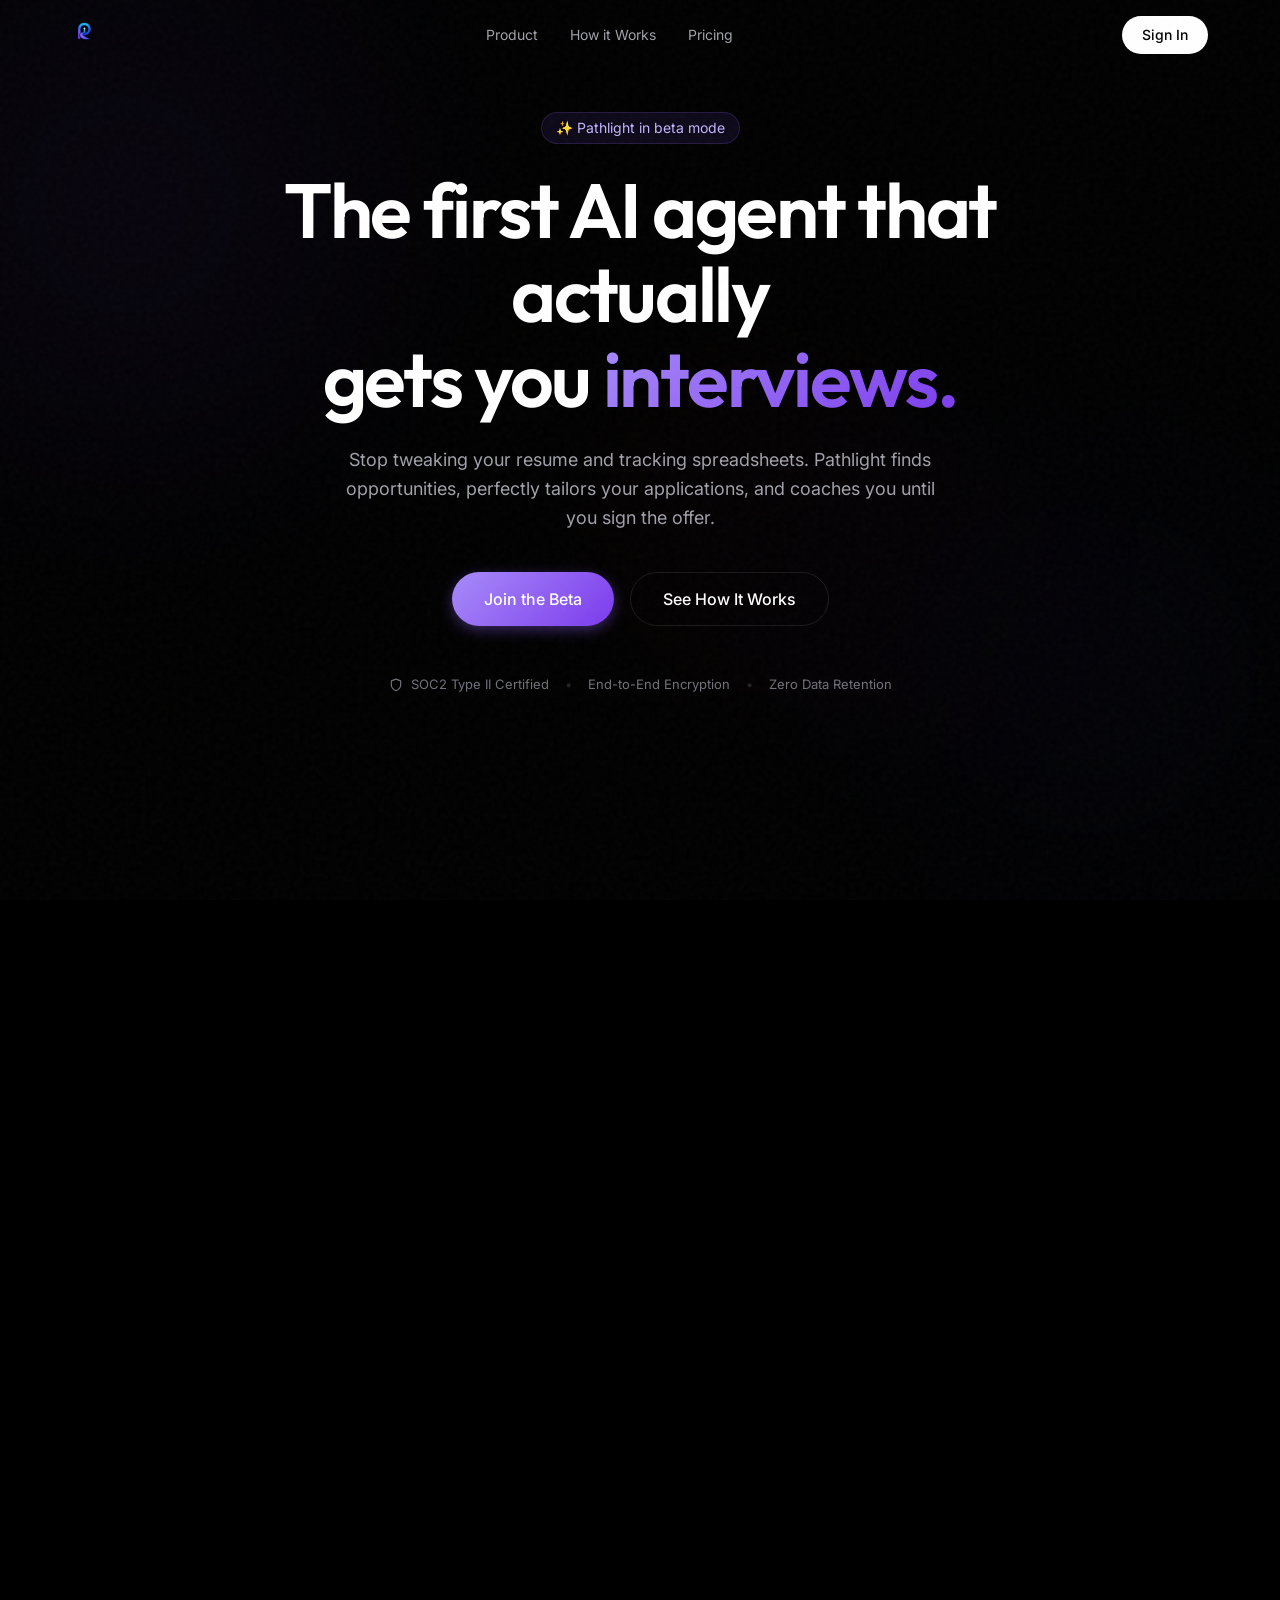
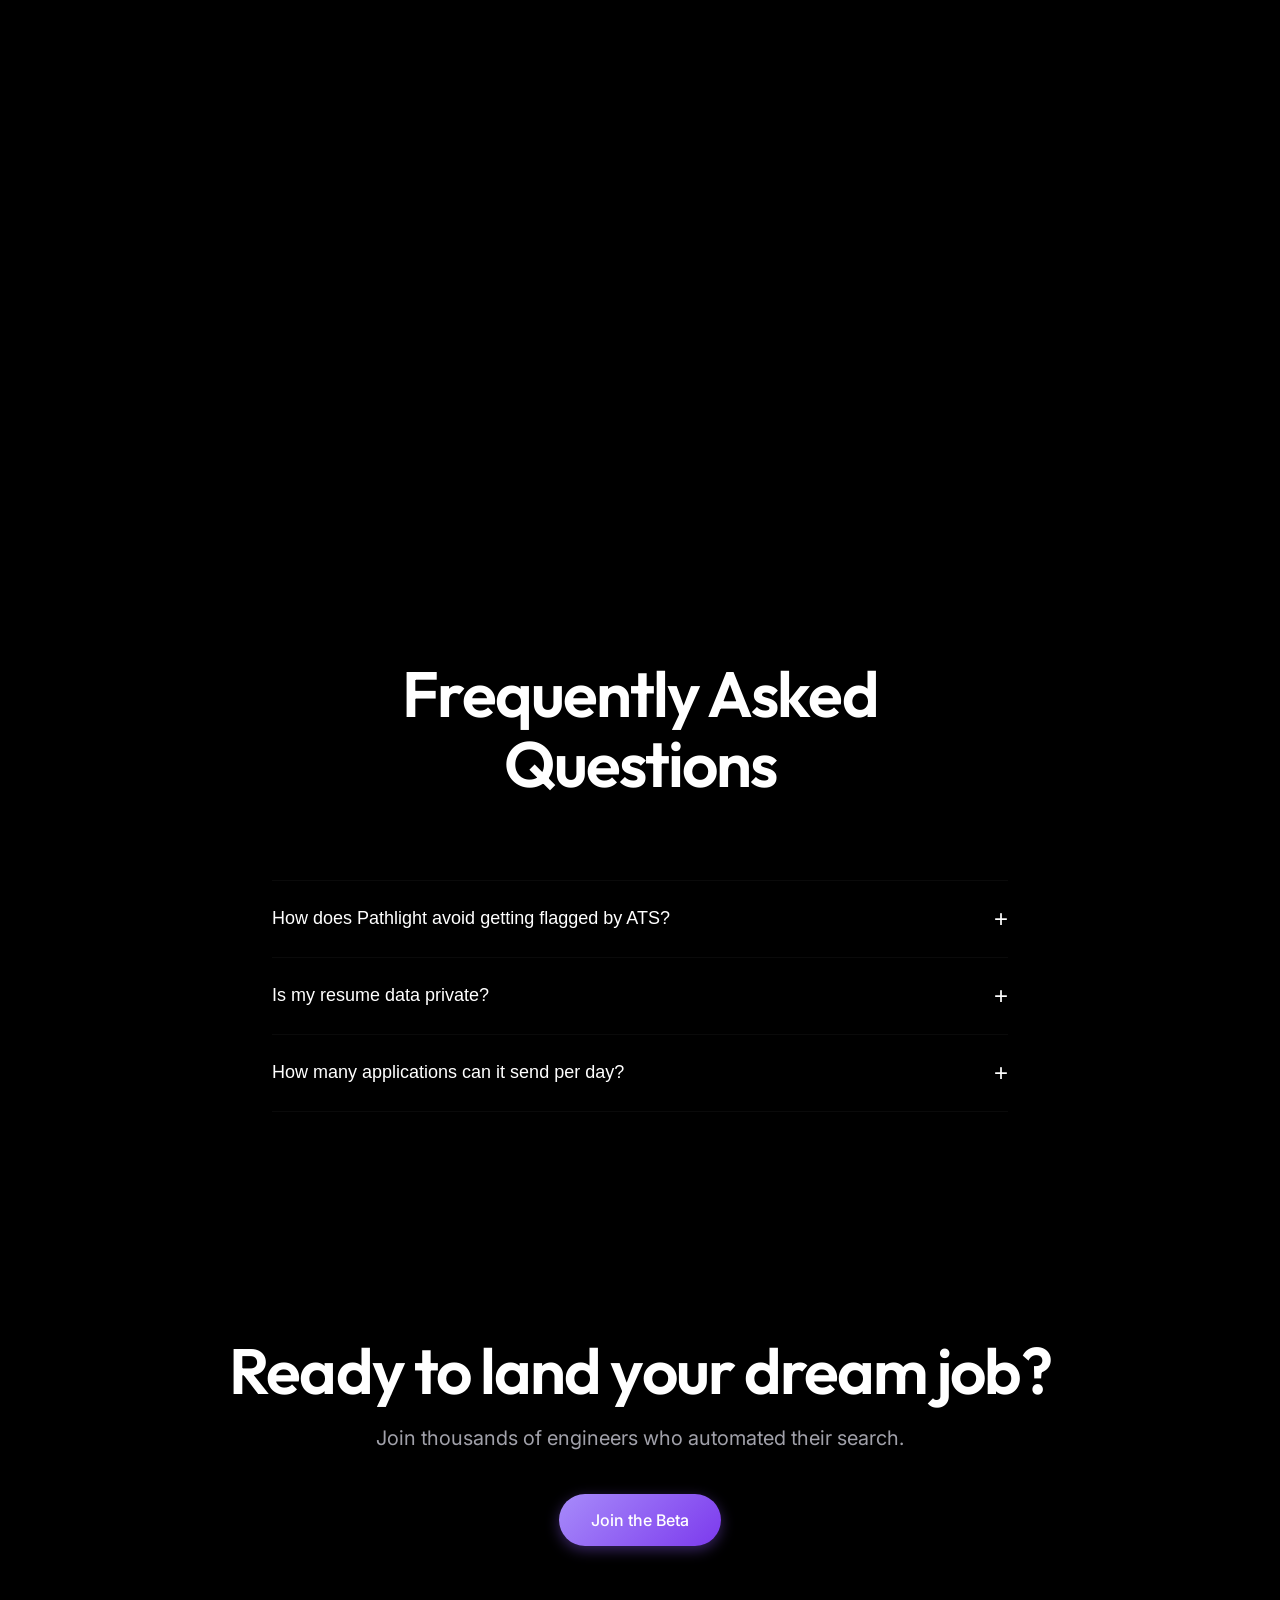
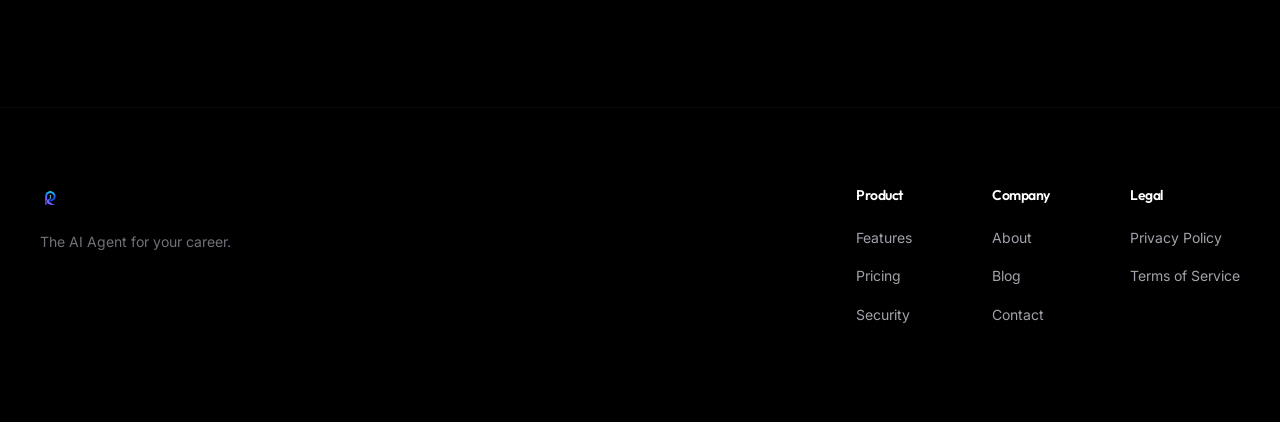
==== public/index.html @ efd8c366 "v1.0.0: Initial commit of Pathlight ATS Engine" ====
<!DOCTYPE html>
<html lang="en" class="dark">
<head>
    <meta charset="UTF-8">
    <meta name="viewport" content="width=device-width, initial-scale=1.0">
    <title>Pathlight | The AI Agent That Gets You Interviews</title>
    <meta name="description" content="Stop tweaking your resume. Pathlight automates your job search, tailors applications, and books interviews for you.">
    
    <!-- Premium Fonts: Inter for UI, Outfit for Display -->
    <link rel="preconnect" href="https://fonts.googleapis.com">
    <link rel="preconnect" href="https://fonts.gstatic.com" crossorigin>
    <link href="https://fonts.googleapis.com/css2?family=Inter:wght@400;500;600&family=Outfit:wght@400;500;600;700&display=swap" rel="stylesheet">
    
    <link rel="stylesheet" href="style.css">
</head>
<body class="dark-theme">
    <!-- Cinematic Noise Overlay -->
    <div class="noise-overlay"></div>

    <!-- Ambient Living Background -->
    <div class="ambient-bg">
        <div class="ambient-glow glow-1"></div>
        <div class="ambient-glow glow-2"></div>
        <div class="ambient-glow glow-3"></div>
    </div>

    <!-- Dynamic Navbar -->
    <nav class="navbar" id="navbar">
        <div class="nav-container">
            <a href="/" class="brand">
                <img src="pathlight_logo.png" alt="Pathlight Logo" class="brand-logo">
            </a>
            <div class="nav-links">
                <a href="#features">Product</a>
                <a href="#workflow">How it Works</a>
                <a href="#pricing">Pricing</a>
            </div>
            <a href="signin.html" class="btn btn-primary btn-sm btn-shimmer" aria-label="Sign In">Sign In</a>
        </div>
    </nav>

    <main>
        <!-- Hero Section -->
        <section class="hero" id="hero">
            <div class="hero-content" data-parallax>
                <div class="badge badge-glow observe-fade">✨ Pathlight in beta mode</div>
                <h1 class="hero-title observe-fade delay-1">The first AI agent that actually<br>gets you <span class="text-gradient">interviews.</span></h1>
                <p class="hero-subtitle observe-fade delay-2">Stop tweaking your resume and tracking spreadsheets. Pathlight finds opportunities, perfectly tailors your applications, and coaches you until you sign the offer.</p>
                <div class="hero-ctas observe-fade delay-3">
                    <button class="btn btn-primary btn-lg glow-btn btn-shimmer">Join the Beta</button>
                    <button class="btn btn-secondary btn-lg">See How It Works</button>
                </div>
            </div>
            
            <!-- Security Banner -->
            <div class="security-banner observe-fade delay-3">
                <span><svg width="14" height="14" viewBox="0 0 24 24" fill="none" stroke="currentColor" stroke-width="2" stroke-linecap="round" stroke-linejoin="round"><path d="M12 22s8-4 8-10V5l-8-3-8 3v7c0 6 8 10 8 10z"></path></svg> SOC2 Type II Certified</span>
                <span class="dot-separator">•</span>
                <span>End-to-End Encryption</span>
                <span class="dot-separator">•</span>
                <span>Zero Data Retention</span>
            </div>

            <!-- Trust Metrics -->
            <div class="trust-metrics observe-fade delay-4">
                <div class="metric-item">
                    <span class="metric-value">84%</span>
                    <span class="metric-label">Offer Rate for Active Users</span>
                </div>
                <div class="metric-item">
                    <span class="metric-value">14 min</span>
                    <span class="metric-label">Avg. Time to First Automation</span>
                </div>
                <div class="metric-item">
                    <span class="metric-value">4,200+</span>
                    <span class="metric-label">Interviews Scheduled This Month</span>
                </div>
            </div>
            
            <!-- ATS Integrations Marquee -->
            <div class="integration-marquee observe-fade delay-4">
                <p class="integration-label">Seamlessly tracks applications across</p>
                <div class="marquee-track">
                    <span>Workday</span>
                    <span>Greenhouse</span>
                    <span>Lever</span>
                    <span>Ashby</span>
                    <span>BambooHR</span>
                    <span>Workday</span>
                    <span>Greenhouse</span>
                    <span>Lever</span>
                    <span>Ashby</span>
                    <span>BambooHR</span>
                </div>
            </div>
        </section>

        <!-- Product Bento Grid -->
        <section id="features" class="bento-section">
            <div class="section-header">
                <h2 data-split-text>Everything you need. Nothing you don't.</h2>
                <p class="observe-fade delay-1">A completely autonomous system designed to maximize your conversion from application to offer.</p>
            </div>
            
            <div class="bento-grid perspective-grid">
                <!-- Bento 1: Resume Tailoring -->
                <div class="bento-card col-span-2 observe-fade" data-tilt>
                    <div class="card-glow"></div>
                    <div class="card-border"></div>
                    <div class="card-content">
                        <h3>Hyper-Tailored Applications</h3>
                        <p>Our AI rewrites your resume for every single application to perfectly match the job description, beating ATS systems instantly.</p>
                    </div>
                    <div class="visualizer-container">
                        <div class="resume-visualizer" id="resumeVisualizer">
                            <div class="ats-score-container">
                                <div class="ats-ring" id="atsRing"></div>
                                <div class="ats-text">
                                    <span id="atsNumber">45</span>%
                                    <div class="ats-label">ATS Match</div>
                                </div>
                            </div>
                            <div class="resume-lines" id="resumeLines"></div>
                        </div>
                    </div>
                </div>

                <!-- Bento 2: Automated Sourcing (Email) -->
                <div class="bento-card col-span-1 observe-fade delay-1" data-tilt>
                    <div class="card-glow"></div>
                    <div class="card-border"></div>
                    <div class="card-content">
                        <h3>Inbox Zero for Job Hunts</h3>
                        <p>We source roles and ping recruiters on your behalf. You just wake up to interview invites.</p>
                    </div>
                    <div class="visualizer-container align-start">
                        <div class="email-visualizer" id="emailVisualizer">
                            <div class="email-list" id="emailList"></div>
                            <div class="typing-indicator hidden" id="emailTyping">
                                <span></span><span></span><span></span>
                            </div>
                        </div>
                    </div>
                </div>

                <!-- Bento 3: Interview Prep (Mentor) -->
                <div class="bento-card col-span-3 observe-fade" data-tilt>
                    <div class="card-glow"></div>
                    <div class="card-border"></div>
                    <div class="card-content row-content">
                        <div class="text-block">
                            <h3>Ace Every Technical Round</h3>
                            <p>Practice with an AI agent that knows the specific company's interview style. Get real-time feedback on your answers.</p>
                        </div>
                        <div class="visualizer-container wide-vis">
                            <div class="mentor-visualizer" id="mentorVisualizer"></div>
                        </div>
                    </div>
                </div>
            </div>
        </section>

        <!-- FAQ Section -->
        <section class="faq-section observe-fade">
            <div class="section-header">
                <h2>Frequently Asked Questions</h2>
            </div>
            <div class="faq-list">
                <div class="faq-item">
                    <button class="faq-question">How does Pathlight avoid getting flagged by ATS? <span class="faq-icon">+</span></button>
                    <div class="faq-answer"><div class="faq-answer-inner">Pathlight doesn't use generic keyword stuffing. Our models rewrite your experience contextually to match the exact requirements of the job description, making it read naturally to human recruiters while hitting every parsing requirement for Greenhouse and Lever.</div></div>
                </div>
                <div class="faq-item">
                    <button class="faq-question">Is my resume data private? <span class="faq-icon">+</span></button>
                    <div class="faq-answer"><div class="faq-answer-inner">Yes. We are SOC2 Type II certified. Your data is never used to train foundational models, and we employ end-to-end encryption for all stored documents.</div></div>
                </div>
                <div class="faq-item">
                    <button class="faq-question">How many applications can it send per day? <span class="faq-icon">+</span></button>
                    <div class="faq-answer"><div class="faq-answer-inner">In Beta, we limit autonomous applications to 25 highly curated roles per day to maintain absolute quality and ensure high conversion rates over sheer volume.</div></div>
                </div>
            </div>
        </section>

        <!-- Final CTA -->
        <section class="final-cta observe-fade">
            <h2>Ready to land your dream job?</h2>
            <p>Join thousands of engineers who automated their search.</p>
            <button class="btn btn-primary btn-lg glow-btn btn-shimmer">Join the Beta</button>
        </section>
    </main>

    <footer>
        <div class="footer-content">
            <div class="footer-brand">
                <img src="pathlight_logo.png" alt="Pathlight" class="footer-logo">
                <p>The AI Agent for your career.</p>
            </div>
            <div class="footer-links">
                <div class="link-column">
                    <h4>Product</h4>
                    <a href="#">Features</a>
                    <a href="#">Pricing</a>
                    <a href="#">Security</a>
                </div>
                <div class="link-column">
                    <h4>Company</h4>
                    <a href="#">About</a>
                    <a href="#">Blog</a>
                    <a href="#">Contact</a>
                </div>
                <div class="link-column">
                    <h4>Legal</h4>
                    <a href="#">Privacy Policy</a>
                    <a href="#">Terms of Service</a>
                </div>
            </div>
        </div>
    </footer>

    <script src="script.js"></script>
</body>
</html>
---- public/style.css ----
/* 
 * Pathlight 2.0 Motion Design System
 * Final 5% Micro-Polish Edition
 */

 :root {
    /* Colors - Deep Dark Theme */
    --bg-base: #000000;
    --bg-surface: #0a0a0b;
    --bg-surface-hover: #121214;
    
    --text-primary: #ffffff;
    --text-secondary: #a1a1aa;
    --text-tertiary: #71717a;
    
    --accent-primary: #8b5cf6;
    --accent-glow: rgba(139, 92, 246, 0.4);
    --accent-gradient: linear-gradient(135deg, #a78bfa 0%, #7c3aed 100%);
    
    /* Ultra-subtle border for premium optical alignment */
    --border-subtle: rgba(255, 255, 255, 0.04);
    --border-glow: rgba(139, 92, 246, 0.2);
    
    --glass-bg: rgba(10, 10, 11, 0.6);
    --glass-blur: 16px;
    
    /* Typography */
    --font-ui: 'Inter', system-ui, -apple-system, sans-serif;
    --font-display: 'Outfit', system-ui, -apple-system, sans-serif;
    
    /* Apple-Level Easing Curves */
    --ease-apple: cubic-bezier(0.25, 1, 0.5, 1);
    --ease-spring: cubic-bezier(0.16, 1, 0.3, 1);
    --ease-out: cubic-bezier(0.33, 1, 0.68, 1);
    --ease-elastic: cubic-bezier(0.175, 0.885, 0.32, 1.1);

    /* Strict 8pt Spacing Scale */
    --space-1: 0.25rem;  /* 4px */
    --space-2: 0.5rem;   /* 8px */
    --space-3: 0.75rem;  /* 12px */
    --space-4: 1rem;     /* 16px */
    --space-5: 1.25rem;  /* 20px */
    --space-6: 1.5rem;   /* 24px */
    --space-8: 2rem;     /* 32px */
    --space-10: 2.5rem;  /* 40px */
    --space-12: 3rem;    /* 48px */
    --space-16: 4rem;    /* 64px */
    --space-24: 6rem;    /* 96px */

    /* Border Radii */
    --radius-sm: 8px;
    --radius-md: 12px;
    --radius-card: 24px; /* Squircle-like for premium feel */
    --radius-pill: 9999px;
}

/* Reset & Base */
* { margin: 0; padding: 0; box-sizing: border-box; }
html { scroll-behavior: smooth; font-size: 16px; }

body.dark-theme {
    background-color: var(--bg-base);
    color: var(--text-primary);
    font-family: var(--font-ui);
    line-height: 1.6;
    -webkit-font-smoothing: antialiased;
    -moz-osx-font-smoothing: grayscale;
    overflow-x: hidden;
}

/* Cinematic Noise Overlay */
.noise-overlay {
    position: fixed;
    top: 0; left: 0; right: 0; bottom: 0;
    pointer-events: none;
    z-index: 9999;
    opacity: 0.03;
    background-image: url("data:image/svg+xml,%3Csvg viewBox='0 0 200 200' xmlns='http://www.w3.org/2000/svg'%3E%3Cfilter id='noiseFilter'%3E%3CfeTurbulence type='fractalNoise' baseFrequency='0.85' numOctaves='3' stitchTiles='stitch'/%3E%3C/filter%3E%3Crect width='100%25' height='100%25' filter='url(%23noiseFilter)'/%3E%3C/svg%3E");
}

/* Typography */
h1, h2, h3, h4, h5, h6 { font-family: var(--font-display); line-height: 1.1; letter-spacing: -0.03em; font-weight: 600; }
.text-gradient {
    background: var(--accent-gradient);
    -webkit-background-clip: text;
    -webkit-text-fill-color: transparent;
    background-clip: text;
}

/* Word Splitter for Text Reveal */
.word-span {
    display: inline-block;
    opacity: 0;
    filter: blur(12px);
    transform: translateY(10px) scale(0.95);
    transition: all 0.8s var(--ease-apple);
    will-change: transform, opacity, filter;
}
.word-span.revealed {
    opacity: 1; filter: blur(0); transform: translateY(0) scale(1);
}

/* Ambient Living Background */
.ambient-bg {
    position: fixed; top: 0; left: 0; right: 0; bottom: 0;
    z-index: -1; overflow: hidden; pointer-events: none; opacity: 0.6;
}
.ambient-glow { position: absolute; border-radius: 50%; filter: blur(120px); will-change: transform; }
.glow-1 {
    width: 60vw; height: 60vw; background: radial-gradient(circle, rgba(139,92,246,0.15) 0%, transparent 70%);
    top: -20%; left: -20%; animation: float 25s ease-in-out infinite alternate;
}
.glow-2 {
    width: 50vw; height: 50vw; background: radial-gradient(circle, rgba(99,102,241,0.1) 0%, transparent 70%);
    bottom: -10%; right: -10%; animation: float 30s ease-in-out infinite alternate-reverse;
}
.glow-3 {
    width: 40vw; height: 40vw; background: radial-gradient(circle, rgba(236,72,153,0.08) 0%, transparent 70%);
    top: 30%; left: 40%; animation: float 20s ease-in-out infinite alternate;
}
@keyframes float {
    0% { transform: translate(0, 0) scale(1); }
    100% { transform: translate(10%, 10%) scale(1.1); }
}

/* Dynamic Navbar */
.navbar {
    position: fixed; top: 0; left: 0; right: 0; z-index: 100;
    padding: 1rem 0; transition: all 0.5s var(--ease-apple);
    background: transparent; border-bottom: 1px solid transparent;
}
.navbar.scrolled {
    padding: 0.75rem 0; background: var(--glass-bg);
    backdrop-filter: blur(var(--glass-blur)); -webkit-backdrop-filter: blur(var(--glass-blur));
    border-bottom: 1px solid var(--border-subtle);
    box-shadow: 0 10px 30px rgba(0,0,0,0.5);
}
.nav-container {
    max-width: 1200px; margin: 0 auto; padding: 0 2rem;
    display: flex; justify-content: space-between; align-items: center;
}
.brand-logo { height: 24px; transition: transform 0.3s var(--ease-spring); }
.brand:hover .brand-logo { transform: scale(1.05); }
.nav-links { display: none; }
@media (min-width: 768px) { .nav-links { display: flex; gap: 2rem; } }
.nav-links a {
    color: var(--text-secondary); text-decoration: none; font-size: 0.875rem;
    transition: color 0.3s var(--ease-apple);
}
.nav-links a:hover { color: var(--text-primary); }

/* Buttons & Shimmer Effect */
.btn {
    display: inline-flex; align-items: center; justify-content: center;
    font-family: var(--font-ui); font-weight: 500;
    border-radius: 999px; cursor: pointer;
    transition: all 0.4s var(--ease-apple); border: none; text-decoration: none;
    will-change: transform, box-shadow; position: relative; overflow: hidden;
}
.btn:active { transform: scale(0.96) !important; }
.btn-primary { background: var(--text-primary); color: var(--bg-base); }
.btn-primary:hover { transform: translateY(-2px); box-shadow: 0 8px 24px rgba(255,255,255,0.15); }
.btn-secondary { background: transparent; color: var(--text-primary); border: 1px solid rgba(255,255,255,0.1); }
.btn-secondary:hover { background: rgba(255,255,255,0.05); border-color: rgba(255,255,255,0.2); transform: translateY(-2px); }
.glow-btn { background: var(--accent-gradient); color: white; box-shadow: 0 4px 14px var(--accent-glow); }
.glow-btn:hover { box-shadow: 0 8px 30px var(--accent-glow); filter: brightness(1.1); }

.btn-sm { padding: 0.5rem 1.25rem; font-size: 0.875rem; }
.btn-lg { padding: 1rem 2rem; font-size: 1rem; }

/* Continuous Light Sweep Animation */
.btn-shimmer::after {
    content: ''; position: absolute; top: 0; left: -100%; width: 50%; height: 100%;
    background: linear-gradient(90deg, transparent, rgba(255,255,255,0.2), transparent);
    transform: skewX(-20deg); animation: shimmer 3s infinite var(--ease-spring);
}
@keyframes shimmer { 0% { left: -100%; } 20% { left: 200%; } 100% { left: 200%; } }

/* Hero Section */
.hero {
    padding: 7rem 2rem 4rem; text-align: center; max-width: 900px; margin: 0 auto;
    perspective: 1000px;
}
.hero-content { transform-style: preserve-3d; will-change: transform, opacity; }
.badge {
    display: inline-block; padding: 0.25rem 0.875rem; border-radius: 999px; font-size: 0.875rem;
    background: rgba(139, 92, 246, 0.1); color: #c4b5fd; border: 1px solid rgba(139, 92, 246, 0.2);
    margin-bottom: 1.5rem; transition: all 0.3s var(--ease-spring);
}
.badge:hover { transform: translateY(-2px); background: rgba(139, 92, 246, 0.2); }
.hero-title { font-size: clamp(3rem, 6vw, 5rem); margin-bottom: 1.5rem; }
.hero-subtitle { font-size: 1.125rem; color: var(--text-secondary); max-width: 600px; margin: 0 auto 2.5rem; }
.hero-ctas { display: flex; gap: 1rem; justify-content: center; }

/* Trust Signals: Security Banner & Marquee */
.security-banner {
    display: flex; align-items: center; justify-content: center; gap: 1rem;
    margin-top: 3rem; font-size: 0.8125rem; color: var(--text-tertiary);
}
.security-banner svg { margin-right: 0.25rem; vertical-align: middle; }
.dot-separator { opacity: 0.3; }

.trust-metrics { margin-top: 3rem; display: flex; justify-content: center; gap: 4rem; flex-wrap: wrap; }
.metric-item { display: flex; flex-direction: column; align-items: center; gap: 0.5rem; }
.metric-value {
    font-family: var(--font-display); font-size: 2.5rem; font-weight: 700;
    color: var(--text-primary); background: var(--accent-gradient);
    -webkit-background-clip: text; -webkit-text-fill-color: transparent; background-clip: text;
}
.metric-label { font-size: 0.875rem; text-transform: uppercase; letter-spacing: 0.05em; color: var(--text-tertiary); }

.integration-marquee { margin-top: 5rem; }
.integration-label { font-size: 0.75rem; text-transform: uppercase; letter-spacing: 0.1em; color: var(--text-tertiary); margin-bottom: 1rem; }
.marquee-track {
    display: flex; width: fit-content; gap: 4rem; animation: marquee 40s linear infinite;
    mask-image: linear-gradient(to right, transparent, black 15%, black 85%, transparent);
    -webkit-mask-image: linear-gradient(to right, transparent, black 15%, black 85%, transparent);
}
.marquee-track span {
    font-family: var(--font-display); font-size: 1.25rem; font-weight: 600;
    color: var(--text-tertiary); opacity: 0.4; transition: opacity 0.3s;
}
.marquee-track span:hover { opacity: 1; color: var(--text-secondary); }
@keyframes marquee { 0% { transform: translateX(0); } 100% { transform: translateX(-50%); } }

/* Bento Grid */
.bento-section { padding: 8rem 2rem; max-width: 1200px; margin: 0 auto; }
.section-header { text-align: center; margin-bottom: 5rem; }
.section-header h2 { font-size: clamp(2.5rem, 5vw, 4rem); margin-bottom: 1rem; }
.section-header p { color: var(--text-secondary); font-size: 1.25rem; }

.perspective-grid { perspective: 1200px; }
.bento-grid { display: grid; grid-template-columns: 1fr; gap: 1.5rem; }
@media (min-width: 1024px) { .bento-grid { grid-template-columns: repeat(3, 1fr); } }

/* 3D Premium Cards */
.bento-card {
    background: rgba(255, 255, 255, 0.02); backdrop-filter: blur(20px);
    border-radius: 32px; overflow: hidden; display: flex; flex-direction: column;
    position: relative; transform-style: preserve-3d;
    transition: box-shadow 0.4s ease; will-change: transform;
}
/* Optical border trick for perfection */
.card-border {
    position: absolute; inset: 0; border: 1px solid var(--border-subtle);
    border-radius: inherit; pointer-events: none; z-index: 10; transition: border-color 0.4s ease;
}
.bento-card:hover .card-border { border-color: rgba(255, 255, 255, 0.12); }
.bento-card:hover { box-shadow: 0 30px 60px rgba(0,0,0,0.6); }

/* Mouse tracking glow */
.card-glow {
    position: absolute; width: 500px; height: 500px;
    background: radial-gradient(circle, rgba(255,255,255,0.04) 0%, transparent 60%);
    border-radius: 50%; pointer-events: none; opacity: 0; transition: opacity 0.3s;
    transform: translate(-50%, -50%); z-index: 0; mix-blend-mode: overlay;
}
.bento-card:hover .card-glow { opacity: 1; }

.bento-card.col-span-2 { grid-column: span 1; }
.bento-card.col-span-3 { grid-column: span 1; }
@media (min-width: 1024px) { .bento-card.col-span-2 { grid-column: span 2; } .bento-card.col-span-3 { grid-column: span 3; } }

.card-content { padding: 3rem 3rem 0; z-index: 2; position: relative; transform: translateZ(20px); }
.card-content h3 { font-size: 1.75rem; margin-bottom: 0.75rem; }
.card-content p { color: var(--text-secondary); font-size: 1rem; }
.row-content { display: flex; flex-direction: column; padding: 3rem; }
@media (min-width: 768px) {
    .row-content { flex-direction: row; align-items: center; gap: 3rem; }
    .row-content .text-block { flex: 1; padding-bottom: 0; }
}

.visualizer-container {
    flex-grow: 1; display: flex; align-items: flex-end; justify-content: center;
    padding: 3rem; overflow: hidden; z-index: 2; position: relative;
    transform: translateZ(40px); /* Enhanced depth */
}
.visualizer-container.align-start { align-items: flex-start; }

/* Advanced Live Visualizers */
.visualizer-box {
    background: rgba(0,0,0,0.6); border: 1px solid var(--border-subtle);
    border-radius: 16px; /* Strict optical radii calc */
    padding: 1.5rem; width: 100%; box-shadow: 0 20px 40px rgba(0,0,0,0.4);
}

/* Resume: ATS Ring */
.resume-visualizer { display: flex; gap: 2rem; align-items: center; }
.ats-score-container { position: relative; width: 80px; height: 80px; display: flex; align-items: center; justify-content: center; }
.ats-ring {
    position: absolute; inset: 0; border-radius: 50%;
    border: 4px solid var(--bg-surface-hover);
    border-top-color: var(--accent-primary);
    border-right-color: var(--accent-primary);
    transform: rotate(-45deg); transition: transform 2s var(--ease-apple);
}
.ats-text { text-align: center; font-weight: 700; font-size: 1.25rem; font-family: var(--font-display); }
.ats-label { font-size: 0.6rem; color: var(--text-tertiary); text-transform: uppercase; font-family: var(--font-ui); font-weight: 500; }
.resume-lines { flex: 1; }
.resume-vis-row {
    height: 10px; background: var(--bg-surface-hover); border-radius: 5px;
    margin-bottom: 12px; width: 100%; transition: width 1s var(--ease-elastic), background-color 0.4s;
}
.resume-vis-row.active { background: var(--text-secondary); }

/* Email: Live Arrival */
.email-list { display: flex; flex-direction: column; }
.email-item {
    padding: 1rem; border-bottom: 1px solid var(--border-subtle);
    opacity: 0; transform: translateY(-20px); transition: all 0.6s var(--ease-spring);
}
.email-item:last-child { border-bottom: none; }
.email-item.visible { opacity: 1; transform: translateY(0); }
.email-title { font-size: 0.875rem; font-weight: 500; margin-bottom: 4px; display: flex; justify-content: space-between; }
.unread-dot { width: 8px; height: 8px; background: var(--accent-primary); border-radius: 50%; display: inline-block; box-shadow: 0 0 10px var(--accent-glow); }
.email-sub { font-size: 0.75rem; color: var(--text-tertiary); }
.typing-indicator { padding: 1rem; display: flex; gap: 4px; opacity: 0; transition: opacity 0.3s; }
.typing-indicator span { width: 6px; height: 6px; background: var(--text-tertiary); border-radius: 50%; animation: bounce 1.4s infinite ease-in-out both; }
.typing-indicator span:nth-child(1) { animation-delay: -0.32s; }
.typing-indicator span:nth-child(2) { animation-delay: -0.16s; }
@keyframes bounce { 0%, 80%, 100% { transform: scale(0); } 40% { transform: scale(1); } }

/* Mentor: Live Typing */
.mentor-bubble {
    padding: 1rem 1.25rem; border-radius: 16px; margin-bottom: 1rem; max-width: 85%;
    font-size: 0.875rem; line-height: 1.5; opacity: 0; transform: translateY(15px);
    transition: all 0.6s var(--ease-spring);
}
.mentor-bubble.visible { opacity: 1; transform: translateY(0); }
.bubble-ai { background: var(--bg-surface-hover); border-top-left-radius: 4px; }
.bubble-user { background: var(--accent-primary); color: white; align-self: flex-end; margin-left: auto; border-top-right-radius: 4px; }
.cursor-blink { display: inline-block; width: 2px; height: 1em; background: var(--accent-primary); vertical-align: middle; animation: blink 1s step-end infinite; }
@keyframes blink { 50% { opacity: 0; } }

/* FAQ Accordion */
.faq-section { padding: 4rem 2rem; max-width: 800px; margin: 0 auto; }
.faq-list { border-top: 1px solid var(--border-subtle); }
.faq-item { border-bottom: 1px solid var(--border-subtle); }
.faq-question {
    width: 100%; text-align: left; background: none; border: none; color: var(--text-primary);
    font-size: 1.125rem; font-weight: 500; padding: 1.5rem 0; cursor: pointer;
    display: flex; justify-content: space-between; align-items: center; transition: color 0.3s;
}
.faq-question:hover { color: var(--accent-primary); }
.faq-icon { font-size: 1.5rem; font-weight: 300; transition: transform 0.4s var(--ease-spring); }
.faq-item.active .faq-icon { transform: rotate(45deg); }
.faq-answer {
    max-height: 0; overflow: hidden; transition: max-height 0.6s var(--ease-spring);
}
.faq-answer-inner { padding-bottom: 1.5rem; color: var(--text-secondary); font-size: 0.9375rem; line-height: 1.6; }

/* Final CTA */
.final-cta { padding: 10rem 2rem; text-align: center; }
.final-cta h2 { font-size: clamp(2.5rem, 5vw, 4rem); margin-bottom: 1rem; }
.final-cta p { color: var(--text-secondary); margin-bottom: 2.5rem; font-size: 1.25rem; }

/* Footer */
footer { border-top: 1px solid var(--border-subtle); padding: 5rem 2rem; }
.footer-content { max-width: 1200px; margin: 0 auto; display: flex; flex-direction: column; gap: 4rem; }
@media (min-width: 768px) { .footer-content { flex-direction: row; justify-content: space-between; } }
.footer-brand p { color: var(--text-tertiary); margin-top: 1rem; font-size: 0.875rem; }
.footer-logo { height: 20px; }
.footer-links { display: flex; gap: 5rem; }
.link-column h4 { font-size: 0.875rem; margin-bottom: 1.5rem; color: var(--text-primary); }
.link-column a { display: block; color: var(--text-secondary); text-decoration: none; margin-bottom: 1rem; font-size: 0.875rem; transition: color 0.2s; }
.link-column a:hover { color: var(--text-primary); }

/* Scroll Observers */
.observe-fade {
    opacity: 0; filter: blur(8px); transform: translateY(20px) scale(0.98);
    transition: all 0.8s var(--ease-apple); will-change: transform, opacity, filter;
}
.observe-fade.revealed { opacity: 1; filter: blur(0); transform: translateY(0) scale(1); }
.delay-1 { transition-delay: 0.1s; } .delay-2 { transition-delay: 0.2s; }
.delay-3 { transition-delay: 0.3s; } .delay-4 { transition-delay: 0.4s; }

/* =========================================
   AUTHENTICATION PAGE (SIGN IN / SIGN UP)
   ========================================= */

.auth-page {
    height: 100vh; overflow: hidden;
}

.auth-centered-layout {
    display: flex; justify-content: center; align-items: center;
    min-height: 100vh; padding: 2rem; position: relative; z-index: 2;
    overflow-y: auto;
}

/* Authentication Card Refinement (Weightless) */
.auth-card {
    width: 100%; max-width: 400px; padding: var(--space-10);
    background: rgba(255, 255, 255, 0.005); backdrop-filter: blur(16px);
    border: 1px solid rgba(255, 255, 255, 0.02); border-radius: var(--radius-card);
    box-shadow: 0 20px 40px rgba(0,0,0,0.3);
    position: relative;
}
.auth-card-border {
    position: absolute; inset: 0; border: 1px solid rgba(255, 255, 255, 0.02);
    border-radius: inherit; pointer-events: none; z-index: 10;
}
.auth-header { text-align: center; margin-bottom: 2rem; }
.auth-logo { height: 24px; margin-bottom: 1.5rem; }
.auth-header h2 { font-size: 1.5rem; margin-bottom: 0.5rem; }
.auth-header p { color: var(--text-secondary); font-size: 0.875rem; }

/* Social Buttons */
.social-row { display: flex; gap: 0.75rem; margin-bottom: 1.5rem; }
.social-btn-icon {
    flex: 1; display: flex; justify-content: center; align-items: center;
    padding: 0.75rem; border-radius: 12px;
}
.social-icon { width: 20px; height: 20px; }

/* Divider */
.auth-divider {
    display: flex; align-items: center; text-align: center; margin: 1.5rem 0;
    color: var(--text-tertiary); font-size: 0.75rem; text-transform: uppercase; letter-spacing: 0.1em;
}
.auth-divider::before, .auth-divider::after {
    content: ''; flex: 1; border-bottom: 1px solid var(--border-subtle);
}
.auth-divider:not(:empty)::before { margin-right: 1em; }
.auth-divider:not(:empty)::after { margin-left: 1em; }

/* Floating Label Inputs */
.form-floating { position: relative; margin-bottom: 1.25rem; }
.form-floating .form-input {
    width: 100%; padding: var(--space-5) var(--space-4) var(--space-2);
    background: rgba(255, 255, 255, 0.02); color: var(--text-primary);
    border: 1px solid rgba(255, 255, 255, 0.03); border-radius: var(--radius-md);
    font-size: 0.9375rem; font-family: var(--font-ui);
    transition: all 0.3s var(--ease-spring); outline: none;
}
.form-floating .form-label {
    position: absolute; left: 1rem; top: 1rem;
    font-size: 0.9375rem; color: var(--text-tertiary);
    transition: all 0.2s var(--ease-spring); pointer-events: none;
    transform-origin: left top;
}
.form-floating .form-input:hover { background: rgba(255, 255, 255, 0.03); }
.form-floating .form-input:focus {
    border-color: var(--border-glow); background: rgba(0, 0, 0, 0.15);
    box-shadow: 0 0 0 3px rgba(139, 92, 246, 0.1);
}
.form-floating .form-input:focus ~ .form-label,
.form-floating .form-input:not(:placeholder-shown) ~ .form-label {
    transform: translateY(-0.5rem) scale(0.75);
    color: var(--text-secondary);
}

/* Password Toggle */
.password-toggle {
    position: absolute; right: 1rem; top: 50%; transform: translateY(-50%);
    background: none; border: none; color: var(--text-tertiary);
    cursor: pointer; padding: 0.25rem; transition: color 0.2s;
    display: flex; align-items: center; justify-content: center;
}
.password-toggle:hover { color: var(--text-primary); }
.eye-icon { width: 18px; height: 18px; }

/* Form Options */
.form-options {
    display: flex; justify-content: space-between; align-items: center;
    margin-bottom: 2rem; font-size: 0.8125rem;
}
.checkbox-label {
    display: flex; align-items: center; gap: 0.5rem; color: var(--text-secondary); cursor: pointer;
}
.checkbox-input {
    appearance: none; width: 16px; height: 16px; border: 1px solid rgba(255, 255, 255, 0.05);
    border-radius: 4px; background: rgba(255, 255, 255, 0.02); cursor: pointer;
    position: relative; transition: all 0.2s;
}
.checkbox-input:checked { background: var(--accent-primary); border-color: var(--accent-primary); }
.checkbox-input:checked::after {
    content: ''; position: absolute; left: 4px; top: 1px; width: 4px; height: 8px;
    border: solid white; border-width: 0 2px 2px 0; transform: rotate(45deg);
}
.forgot-link { color: var(--text-secondary); text-decoration: none; transition: color 0.2s; }
.forgot-link:hover { color: var(--text-primary); }

.auth-submit { width: 100%; margin-bottom: 0; justify-content: center; }

/* Auth Footer */
.auth-footer { margin-top: 1.5rem; text-align: center; font-size: 0.875rem; color: var(--text-secondary); }
.auth-footer a { color: var(--text-primary); text-decoration: none; font-weight: 500; transition: color 0.2s; }
.auth-footer a:hover { color: var(--accent-primary); }

/* =========================================
   AUTH VIEW STATES & TRANSITIONS
   ========================================= */
.auth-view-container {
    position: relative; width: 100%;
}
.auth-view {
    width: 100%;
    transition: opacity 0.4s var(--ease-spring), transform 0.4s var(--ease-spring), visibility 0.4s;
}
.view-active {
    opacity: 1; visibility: visible;
    transform: scale(1) translateY(0);
    position: relative; z-index: 2;
}
.view-hidden {
    opacity: 0; visibility: hidden;
    transform: scale(0.96) translateY(10px);
    position: absolute; top: 0; left: 0;
    pointer-events: none; z-index: 1;
}

/* =========================================
   PASSWORD STRENGTH & VALIDATION
   ========================================= */
.password-strength-container {
    display: flex; gap: 4px; margin-top: 12px; padding: 0 4px;
}
.password-strength-bar {
    flex: 1; height: 3px; border-radius: 2px;
    background: rgba(255, 255, 255, 0.1);
    transition: background 0.4s ease;
}
.strength-weak { background: #ef4444; box-shadow: 0 0 8px rgba(239, 68, 68, 0.4); }
.strength-fair { background: #f59e0b; box-shadow: 0 0 8px rgba(245, 158, 11, 0.4); }
.strength-good { background: #10b981; box-shadow: 0 0 8px rgba(16, 185, 129, 0.4); }
.strength-strong { background: var(--accent-primary); box-shadow: 0 0 8px rgba(139, 92, 246, 0.4); }

.validation-icon {
    position: absolute; right: 1rem; top: 50%;
    transform: translateY(-50%) scale(0);
    width: 18px; height: 18px; color: #10b981;
    transition: transform 0.4s var(--ease-spring);
    pointer-events: none;
}
.validation-icon.valid {
    transform: translateY(-50%) scale(1);
}

.spinner {
    width: 40px; height: 40px;
    border: 2px solid rgba(255,255,255,0.1);
    border-top-color: var(--accent-primary);
    border-radius: 50%;
    animation: spin 1s linear infinite;
}
@keyframes spin { to { transform: rotate(360deg); } }

/* =========================================
   ONBOARDING MOTION SEQUENCE
   ========================================= */
@keyframes onboardingFadeUp {
    0% { opacity: 0; transform: translateY(16px) scale(0.98); filter: blur(4px); }
    100% { opacity: 1; transform: translateY(0) scale(1); filter: blur(0); }
}

.view-active .onboarding-anim-1 { animation: onboardingFadeUp 0.8s var(--ease-apple) 0.1s both; }
.view-active .onboarding-anim-2 { animation: onboardingFadeUp 0.8s var(--ease-apple) 0.2s both; }
.view-active .onboarding-anim-3 { animation: onboardingFadeUp 0.8s var(--ease-apple) 0.35s both; }
.view-active .onboarding-anim-4 { animation: onboardingFadeUp 0.8s var(--ease-apple) 0.5s both; }
.view-active .onboarding-anim-5 { animation: onboardingFadeUp 0.8s var(--ease-apple) 0.65s both; }

/* =========================================
   ONBOARDING UI COMPONENTS
   ========================================= */

/* Wide Card for Onboarding */
.auth-card.onboarding-card {
    max-width: 800px; /* Widened for desktop onboarding */
    padding: 3rem 4rem;
}
@media (max-width: 768px) {
    .auth-card.onboarding-card {
        padding: 2rem 1.5rem;
    }
}

/* Progress Header */
.onboarding-progress-container {
    display: flex;
    flex-direction: column;
    gap: 0.75rem;
    margin-bottom: 2.5rem;
}
.progress-label {
    font-size: 0.875rem;
    color: var(--text-tertiary);
    font-weight: 500;
    text-transform: uppercase;
    letter-spacing: 0.05em;
}
.progress-bar-track {
    width: 100%;
    height: 4px;
    background: rgba(255, 255, 255, 0.08);
    border-radius: 2px;
    overflow: hidden;
    position: relative;
}
.progress-bar-fill {
    position: absolute;
    top: 0; left: 0; bottom: 0;
    background: var(--accent-primary);
    box-shadow: 0 0 10px rgba(139, 92, 246, 0.5);
    border-radius: 2px;
    transition: width 0.8s var(--ease-spring);
}

/* Form Rows for Multi-column */
.form-row {
    display: grid;
    grid-template-columns: 1fr 1fr;
    gap: 1.5rem;
    margin-bottom: 1.5rem;
}
@media (max-width: 600px) {
    .form-row {
        grid-template-columns: 1fr;
        gap: 0; /* Margin-bottom of .form-group will take over */
    }
    .form-row .form-group {
        margin-bottom: 1.5rem;
    }
}

/* Bottom Actions Bar */
.bottom-actions {
    display: flex;
    align-items: center;
    justify-content: space-between;
    margin-top: 3rem;
    padding-top: 1.5rem;
    padding-bottom: 1rem;
    border-top: 1px solid rgba(255, 255, 255, 0.05);
    position: sticky;
    bottom: -3rem; /* Align with the parent padding */
    background: rgba(10, 10, 11, 0.85); /* Match glassmorphism */
    backdrop-filter: blur(16px);
    -webkit-backdrop-filter: blur(16px);
    z-index: 50;
}
.auto-save-indicator {
    font-size: 0.875rem;
    color: var(--text-tertiary);
    display: flex;
    align-items: center;
    gap: 0.5rem;
    opacity: 0;
    transition: opacity 0.3s ease;
}
.auto-save-indicator.visible {
    opacity: 1;
}

/* Premium Custom Select (Simulated via inputs for now) */
select.form-input {
    appearance: none;
    -webkit-appearance: none;
    background-image: url("data:image/svg+xml,%3Csvg xmlns='http://www.w3.org/2000/svg' width='24' height='24' viewBox='0 0 24 24' fill='none' stroke='rgba(255,255,255,0.4)' stroke-width='2' stroke-linecap='round' stroke-linejoin='round'%3E%3Cpolyline points='6 9 12 15 18 9'%3E%3C/polyline%3E%3C/svg%3E");
    background-repeat: no-repeat;
    background-position: right 1rem center;
    background-size: 1em;
    color: var(--text-primary);
}
select.form-input option {
    background: var(--bg-surface);
    color: var(--text-primary);
}

/* Skill Pills & Search */
.skills-container {
    display: flex;
    flex-wrap: wrap;
    gap: 0.5rem;
    margin-top: 1rem;
    margin-bottom: 1rem;
}
.skill-pill {
    background: rgba(255, 255, 255, 0.05);
    border: 1px solid rgba(255, 255, 255, 0.1);
    border-radius: 20px;
    padding: 0.5rem 1rem;
    font-size: 0.875rem;
    color: var(--text-secondary);
    display: flex;
    align-items: center;
    gap: 0.5rem;
    cursor: pointer;
    transition: all 0.2s ease;
}
.skill-pill:hover {
    background: rgba(255, 255, 255, 0.1);
    border-color: rgba(255, 255, 255, 0.2);
    color: var(--text-primary);
}
.skill-pill.selected {
    background: rgba(139, 92, 246, 0.2);
    border-color: var(--accent-primary);
    color: #fff;
    box-shadow: 0 0 15px rgba(139, 92, 246, 0.2);
}
.skill-pill .remove-skill {
    display: none;
    width: 14px; height: 14px;
}
.skill-pill.selected .remove-skill {
    display: block;
    opacity: 0.7;
}
.skill-pill.selected:hover .remove-skill {
    opacity: 1;
}

/* Drag & Drop Resume */
.upload-zone {
    border: 2px dashed rgba(255, 255, 255, 0.15);
    border-radius: 16px;
    padding: 4rem 2rem;
    text-align: center;
    background: rgba(255, 255, 255, 0.02);
    transition: all 0.3s ease;
    cursor: pointer;
    margin-bottom: 1.5rem;
    position: relative;
    overflow: hidden;
}
.upload-zone:hover, .upload-zone.drag-active {
    border-color: var(--accent-primary);
    background: rgba(139, 92, 246, 0.05);
}
.upload-icon {
    width: 48px; height: 48px;
    color: var(--accent-primary);
    margin-bottom: 1rem;
    transition: transform 0.3s var(--ease-spring);
}
.upload-zone:hover .upload-icon {
    transform: translateY(-5px);
}
.upload-zone h3 {
    font-size: 1.25rem; margin-bottom: 0.5rem;
}
.upload-zone p {
    color: var(--text-tertiary); font-size: 0.875rem;
}
.upload-progress-container {
    display: none;
    margin-top: 2rem;
    width: 100%;
}
.upload-progress-container.active {
    display: block;
}

/* Apple-style Toggle */
.form-toggle-row {
    display: flex;
    justify-content: space-between;
    align-items: center;
    padding: 1.25rem 0;
    border-bottom: 1px solid rgba(255, 255, 255, 0.05);
}
.form-toggle-row:last-child {
    border-bottom: none;
}
.form-toggle-info h4 {
    font-size: 1rem; margin-bottom: 0.25rem; font-weight: 500;
}
.form-toggle-info p {
    font-size: 0.875rem; color: var(--text-tertiary); margin: 0;
}
.toggle-switch {
    position: relative;
    display: inline-block;
    width: 44px; height: 24px;
}
.toggle-switch input {
    opacity: 0; width: 0; height: 0;
}
.toggle-slider {
    position: absolute;
    cursor: pointer;
    top: 0; left: 0; right: 0; bottom: 0;
    background-color: rgba(255, 255, 255, 0.1);
    transition: .4s var(--ease-apple);
    border-radius: 24px;
}
.toggle-slider:before {
    position: absolute;
    content: "";
    height: 18px; width: 18px;
    left: 3px; bottom: 3px;
    background-color: white;
    transition: .4s var(--ease-apple);
    border-radius: 50%;
    box-shadow: 0 2px 4px rgba(0,0,0,0.2);
}
.toggle-switch input:checked + .toggle-slider {
    background-color: var(--accent-primary);
}
.toggle-switch input:checked + .toggle-slider:before {
    transform: translateX(20px);
}

/* Cinematic Initialization Sequence */
.cinematic-container {
    display: flex;
    flex-direction: column;
    align-items: center;
    justify-content: center;
    padding: 4rem 0;
    min-height: 400px;
}
.cinematic-step {
    display: flex;
    align-items: center;
    gap: 1rem;
    font-size: 1.125rem;
    color: var(--text-secondary);
    margin-bottom: 1.5rem;
    opacity: 0;
    transform: translateY(10px);
    transition: all 0.5s var(--ease-apple);
}
.cinematic-step.active {
    opacity: 1;
    transform: translateY(0);
    color: var(--text-primary);
}
.cinematic-step.completed {
    color: var(--text-tertiary);
}
.cinematic-step.completed .step-icon {
    color: #10b981;
}
.cinematic-step .step-icon {
    width: 20px; height: 20px;
}
.cinematic-loader {
    width: 100%;
    max-width: 300px;
    height: 4px;
    background: rgba(255, 255, 255, 0.1);
    border-radius: 2px;
    margin-top: 3rem;
    overflow: hidden;
    position: relative;
    opacity: 0;
    transition: opacity 0.5s ease;
}
.cinematic-loader.active {
    opacity: 1;
}
.cinematic-loader-fill {
    position: absolute;
    top: 0; left: 0; bottom: 0;
    width: 0%;
    background: var(--accent-primary);
    box-shadow: 0 0 10px rgba(139, 92, 246, 0.5);
    transition: width 0.3s linear;
}

/* =========================================
   ONBOARDING REFINEMENTS (INDIAN MARKET)
   ========================================= */

/* Premium Onboarding CTA */
.btn-onboarding-continue {
    width: 200px;
    height: 54px;
    background: var(--accent-gradient);
    color: white;
    font-size: 1.0625rem;
    font-weight: 500;
    border-radius: 999px;
    border: 1px solid rgba(255, 255, 255, 0.12);
    box-shadow: 0 4px 20px var(--accent-glow), inset 0 1px 1px rgba(255, 255, 255, 0.2);
    position: relative;
    overflow: hidden;
    transition: all 0.4s var(--ease-spring);
    display: inline-flex;
    align-items: center;
    justify-content: center;
    gap: 0.75rem;
    backdrop-filter: blur(10px);
}
.btn-onboarding-continue:hover:not(:disabled) {
    transform: translateY(-3px) scale(1.02);
    box-shadow: 0 10px 30px var(--accent-glow), inset 0 1px 1px rgba(255, 255, 255, 0.3);
    filter: brightness(1.1);
}
.btn-onboarding-continue:active:not(:disabled) {
    transform: scale(0.96);
}
.btn-onboarding-continue:disabled {
    opacity: 0.6;
    cursor: not-allowed;
    box-shadow: none;
}
.btn-onboarding-continue.loading {
    color: transparent;
    pointer-events: none;
}
.btn-onboarding-continue.loading::after {
    content: '';
    position: absolute;
    width: 20px; height: 20px;
    border: 2px solid rgba(255,255,255,0.2);
    border-top-color: #fff;
    border-radius: 50%;
    animation: spin 1s linear infinite;
}
.btn-onboarding-continue.success {
    background: #10b981;
    border-color: #059669;
    box-shadow: 0 4px 20px rgba(16, 185, 129, 0.4);
}

/* Elegant Back Button */
.btn-onboarding-back {
    display: inline-flex;
    align-items: center;
    gap: 0.5rem;
    color: var(--text-tertiary);
    text-decoration: none;
    font-size: 0.9375rem;
    font-weight: 500;
    padding: 0.5rem 0.75rem;
    border-radius: 8px;
    transition: all 0.3s var(--ease-apple);
    margin-left: -0.75rem;
}
.btn-onboarding-back:hover {
    color: var(--text-primary);
    background: rgba(255, 255, 255, 0.05);
    transform: translateX(-4px);
}
.btn-onboarding-back svg {
    transition: transform 0.3s var(--ease-spring);
}
.btn-onboarding-back:hover svg {
    transform: translateX(-2px);
}

/* Enhanced Form Inputs & Spacing */
.onboarding-card form {
    display: flex;
    flex-direction: column;
    gap: 1.5rem;
}
.onboarding-card .form-row {
    margin-bottom: 0;
}
.form-input {
    border-radius: 12px;
    border: 1px solid rgba(255, 255, 255, 0.08);
    background: rgba(255, 255, 255, 0.03);
    transition: all 0.3s var(--ease-apple);
    height: 52px;
}
.form-input:focus {
    border-color: var(--accent-primary);
    background: rgba(139, 92, 246, 0.02);
    box-shadow: 0 0 0 4px rgba(139, 92, 246, 0.1);
}

/* Autocomplete Dropdown & Chips */
.autocomplete-wrapper {
    position: relative;
}
.autocomplete-list {
    position: absolute;
    top: calc(100% + 4px);
    left: 0; right: 0;
    background: var(--bg-surface-hover);
    border: 1px solid var(--border-subtle);
    border-radius: 12px;
    max-height: 200px;
    overflow-y: auto;
    z-index: 50;
    backdrop-filter: blur(20px);
    box-shadow: 0 10px 30px rgba(0,0,0,0.5);
    display: none;
}
.autocomplete-list.active {
    display: block;
}
.autocomplete-item {
    padding: 0.75rem 1rem;
    font-size: 0.9375rem;
    color: var(--text-secondary);
    cursor: pointer;
    transition: all 0.2s ease;
}
.autocomplete-item:hover {
    background: rgba(255, 255, 255, 0.05);
    color: var(--text-primary);
}

/* ==========================================================================
   ENTERPRISE DASHBOARD & FTUE STYLES
   ========================================================================== */

.dashboard-body {
    margin: 0;
    overflow-x: hidden;
    background: var(--bg-dark);
}

.hidden {
    display: none !important;
}
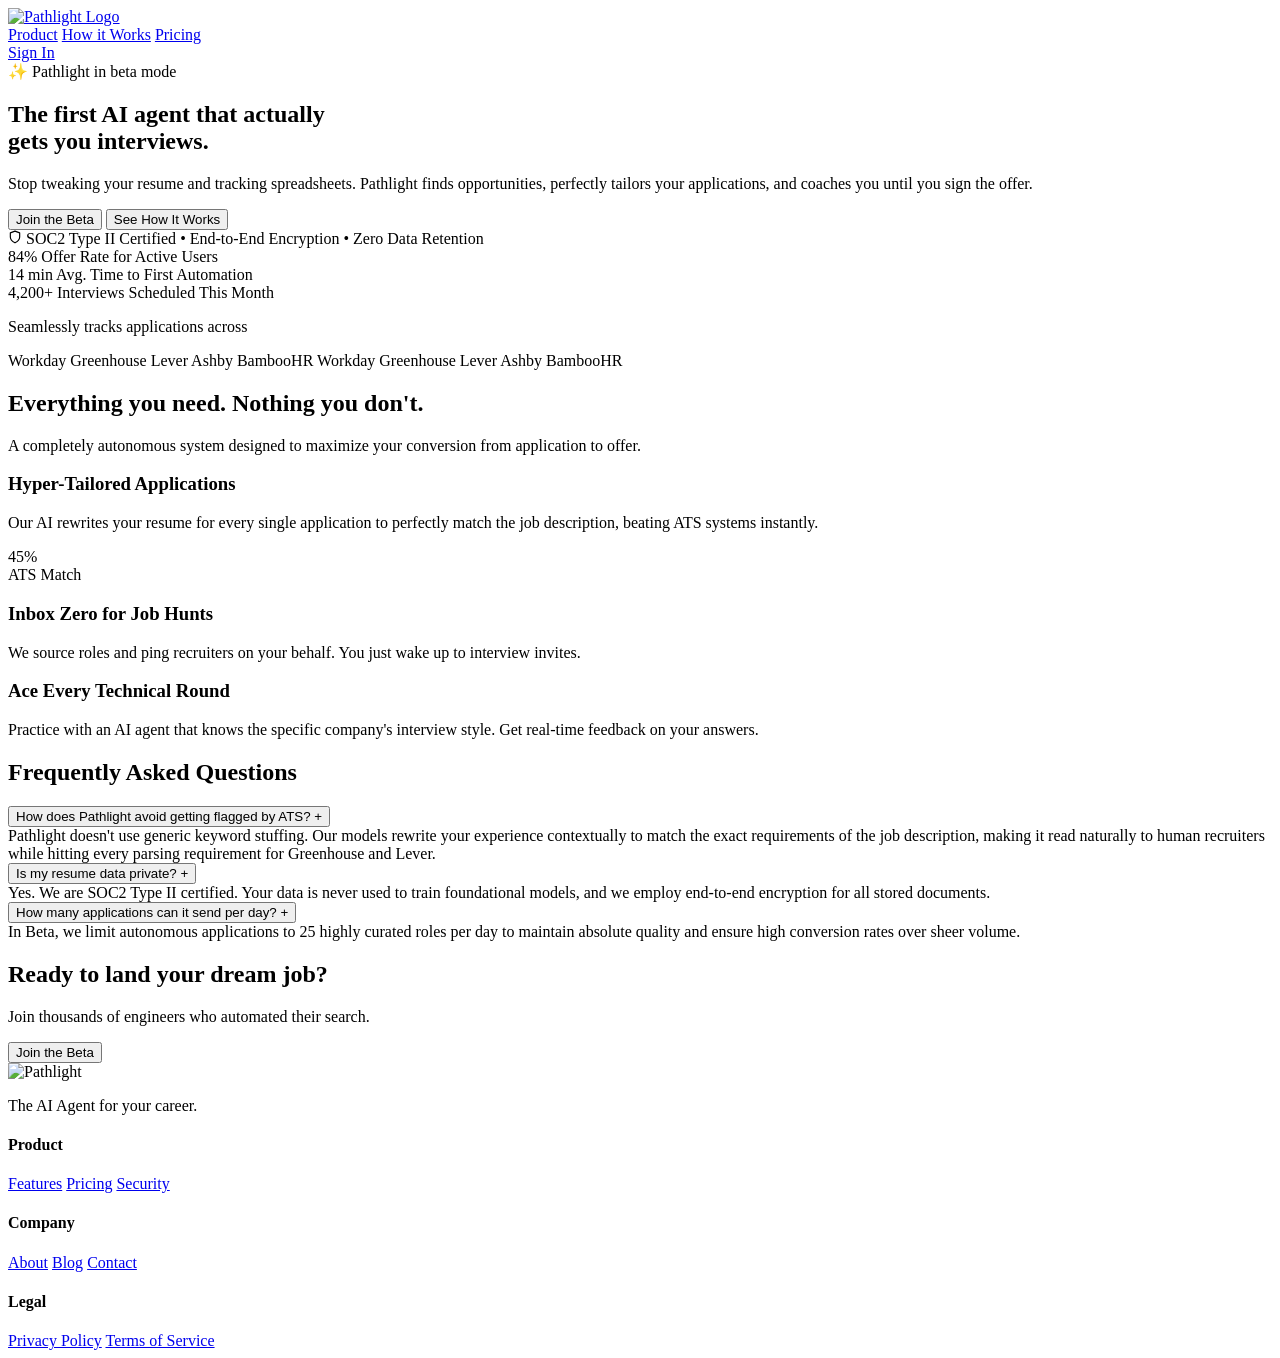
==== commit 66b4f73f: "feat: Implemented Suitability Filter, Langfuse Tracing, and Resume Studio UI" ====
--- a/public/index.html
+++ b/public/index.html
@@ -11,7 +11,7 @@
     <link rel="preconnect" href="https://fonts.gstatic.com" crossorigin>
     <link href="https://fonts.googleapis.com/css2?family=Inter:wght@400;500;600&family=Outfit:wght@400;500;600;700&display=swap" rel="stylesheet">
     
-    <link rel="stylesheet" href="style.css">
+    <link rel="stylesheet" href="/css/style.css">
 </head>
 <body class="dark-theme">
     <!-- Cinematic Noise Overlay -->
@@ -28,7 +28,7 @@
     <nav class="navbar" id="navbar">
         <div class="nav-container">
             <a href="/" class="brand">
-                <img src="pathlight_logo.png" alt="Pathlight Logo" class="brand-logo">
+                <img src="/assets/pathlight_logo.png" alt="Pathlight Logo" class="brand-logo">
             </a>
             <div class="nav-links">
                 <a href="#features">Product</a>
@@ -192,7 +192,7 @@
     <footer>
         <div class="footer-content">
             <div class="footer-brand">
-                <img src="pathlight_logo.png" alt="Pathlight" class="footer-logo">
+                <img src="/assets/pathlight_logo.png" alt="Pathlight" class="footer-logo">
                 <p>The AI Agent for your career.</p>
             </div>
             <div class="footer-links">
@@ -217,6 +217,6 @@
         </div>
     </footer>
 
-    <script src="script.js"></script>
+    <script src="/js/script.js"></script>
 </body>
 </html>
